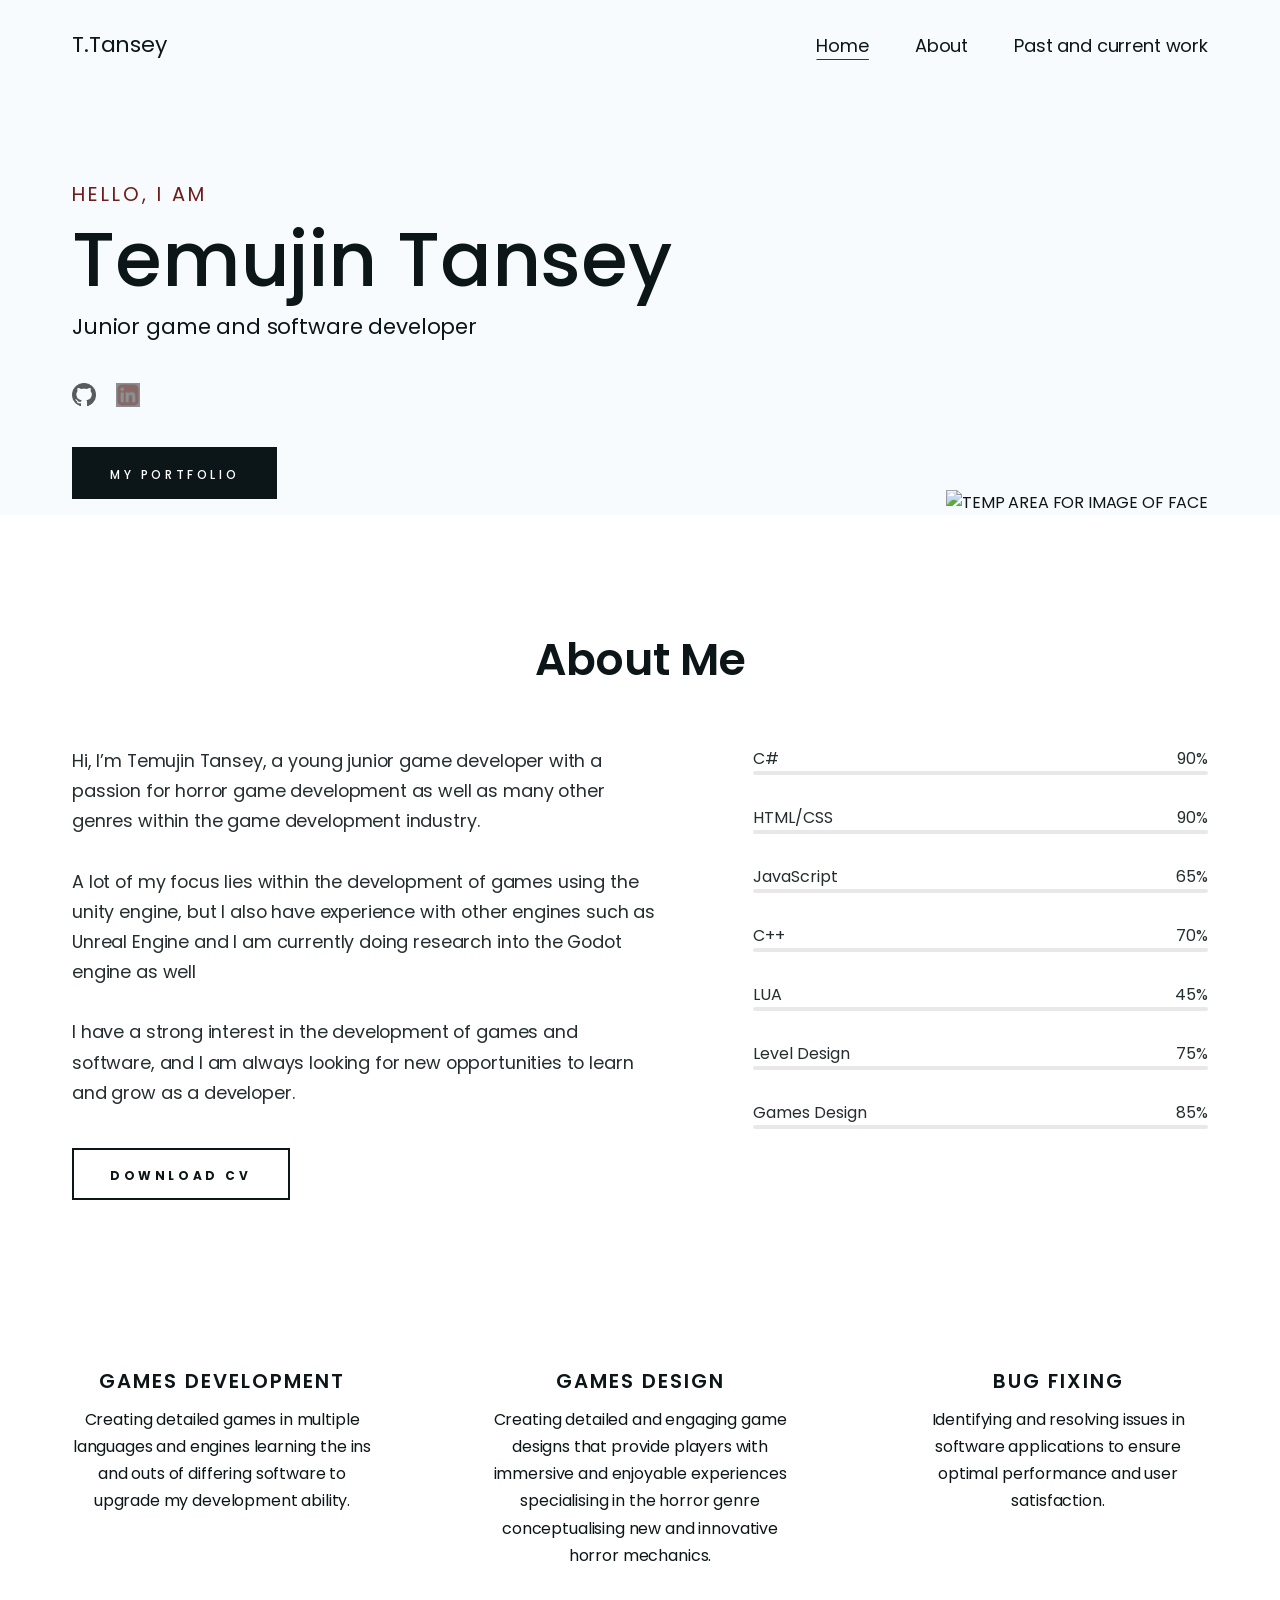
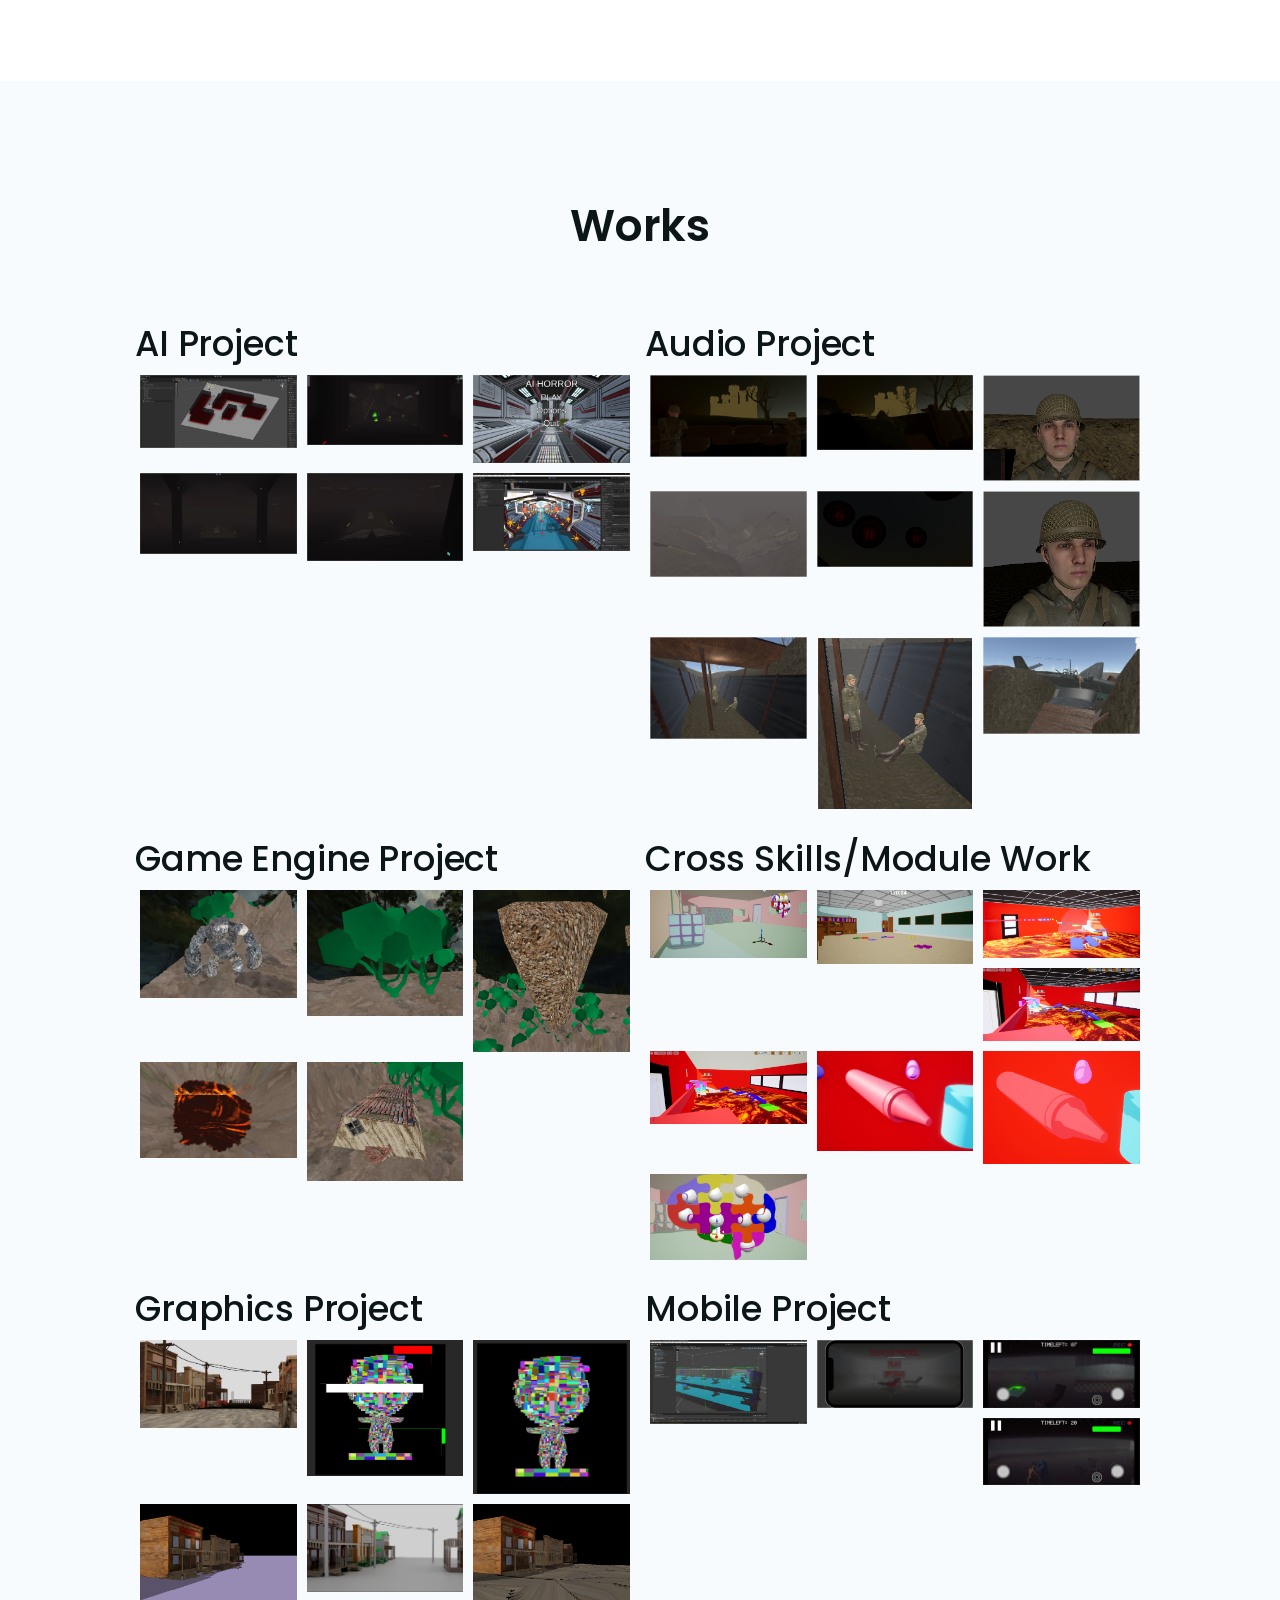
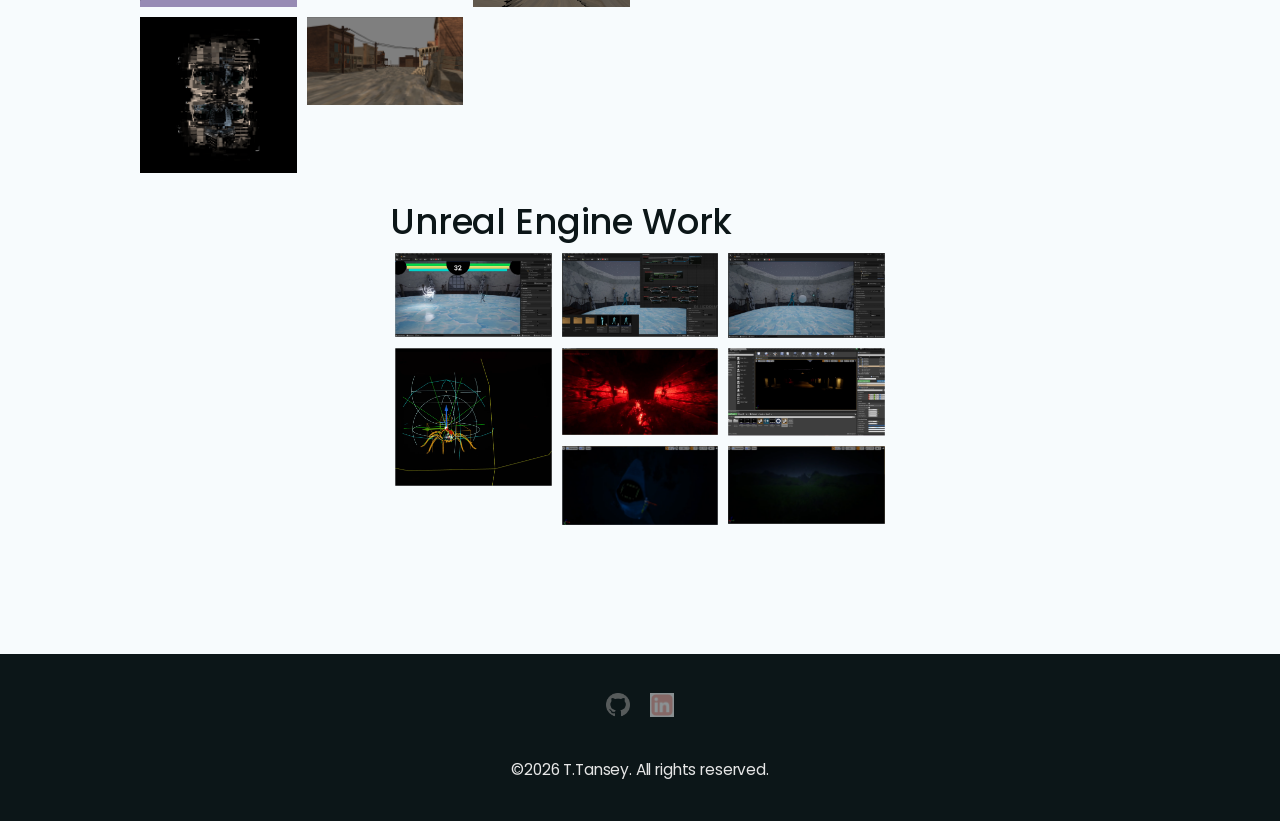
==== AIProject.html @ d030f2e5 "More Changes" ====
<!DOCTYPE html>
<html lang="en">
  <head>
    <meta charset="UTF-8" />
    <meta name="viewport" content="width=device-width, initial-scale=1.0" />
    <title>Temujin Tansey Portfolio</title>
    <link rel="shortcut icon" href="img/favicon.png" type="image/x-icon" />
    <link rel="stylesheet" href="css/main.css" />
    <link rel="stylesheet" href="css/media.css" />
    <link
      rel="stylesheet"
      href="https://cdnjs.cloudflare.com/ajax/libs/aos/2.3.4/aos.css"
      integrity="sha512-1cK78a1o+ht2JcaW6g8OXYwqpev9+6GqOkz9xmBN9iUUhIndKtxwILGWYOSibOKjLsEdjyjZvYDq/cZwNeak0w=="
      crossorigin="anonymous"
      referrerpolicy="no-referrer"
    />
  </head>

  <body>
    <header id="header" class="header">
      <div class="container container-lg">
        <div class="header-nav">
          <a
            href="#home"
            class="logo"
            data-aos="fade-down"
            data-aos-duration="1000"
            >T.Tansey</a
          >
          <nav id="nav" class="nav">
            <ul class="nav-list" data-aos="fade-down" data-aos-duration="1000">
              <li class="nav-item">
                <a href="#home" class="nav-link active">Home</a>
              </li>
              <li class="nav-item">
                <a href="#about" class="nav-link">About</a>
              </li>
              <li class="nav-item">
                <a href="#projects" class="nav-link">Past and current work</a>
              </li>
            </ul>
            <button id="nav-btn" class="nav-btn">
              <img
                id="nav-btn-img"
                src="img/icons/open.svg"
                alt="Navigation button"
              />
            </button>
          </nav>
        </div>
      </div>
    </header>

    <section id="home" class="hero">
      <div class="container container-lg">
        <div
          class="hero-row"
          data-aos="fade-zoom-in"
          data-aos-easing="ease-in-out"
          data-aos-delay="500"
          data-aos-duration="1000"
        >
          <div class="hero-content">
            <span class="hero-greeting"> Hello, I am</span>
            <h1 class="hero-heading">Temujin Tansey</h1>
            <span class="hero-heading-subtitle"
              >Junior game and software developer</span
            >
            <div class="about-social-list">
              <div class="social-links-row">
                <a href="https://github.com/TemTansey"target="_blank">
                  <img
                    src="Img/Social/github.png"
                    alt="Link to GitHub account"
                  />
                </a>

                <a href="https://www.linkedin.com/in/temujin-tansey-0a6a6b21b/"target="_blank">
                  <img
                    src="Img/Social/LinIN.jpg"
                    alt="Link to linkedin profile"
                  />
                </a>
              </div>
            </div>

            <div>
              <a href="#projects" class="btn">My Portfolio</a>
            </div>
          </div>
          <div class="hero-img">
            <img
              src="img/hero/hero.png"
              alt="TEMP AREA FOR IMAGE OF FACE"/>
          </div>
        </div>
      </div>
    </section>

    <section id="about" class="about">
      <div class="container">
        <div class="about-title">
          <h2 class="title">About Me</h2>
        </div>
        <div class="about-row">
          <div
            class="about-content"
            data-aos="fade-up"
            data-aos-duration="1000"
          >
            <p class="about-descr">
              Hi, I’m Temujin Tansey, a young junior game developer with a passion for horror game development 
              as well as many other genres within the game development industry. <br /><br />
              
              A lot of my focus lies within the development of games using the unity engine, but I also have experience with other engines such as Unreal Engine and I 
              am currently doing research into the Godot engine as well<br /><br />
              
              I have a strong interest in the development of games and software, and I am always looking for new opportunities to learn and grow as a developer.
            </p>
            <div class="about-download-btn">
              <a href="#!" class="btn btn-white">Download CV</a>
            </div>
          </div>
          <div
            class="about-skills"
            data-aos="fade-up"
            data-aos-duration="1000"
            data-aos-delay="100"
          >
            
            
            
            <div class="skill">
              <div class="skill-title">C#</div>
              <div class="skill-percent">90%</div>
              <div class="skill-bar__progress">
                <div class="skill-bar__fill" data-progress="90"></div>
              </div>
            </div>
            
            
            <div class="skill">
              <div class="skill-title">HTML/CSS</div>
              <div class="skill-percent">90%</div>
              <div class="skill-bar__progress">
                <div class="skill-bar__fill" data-progress="90"></div>
              </div>
            </div>
            
            
            <div class="skill">
              <div class="skill-title">JavaScript</div>
              <div class="skill-percent">65%</div>
              <div class="skill-bar__progress">
                <div class="skill-bar__fill" data-progress="65"></div>
              </div>
            </div>
            
            
            <div class="skill">
              <div class="skill-title">C++</div>
              <div class="skill-percent">70%</div>
              <div class="skill-bar__progress">
                <div class="skill-bar__fill" data-progress="70"></div>
              </div>
            </div>

            
            <div class="skill">
              <div class="skill-title">LUA</div>
              <div class="skill-percent">45%</div>
              <div class="skill-bar__progress">
                <div class="skill-bar__fill" data-progress="45"></div>
              </div>
            </div>

            
            <div class="skill">
              <div class="skill-title">Level Design</div>
              <div class="skill-percent">75%</div>
              <div class="skill-bar__progress">
                <div class="skill-bar__fill" data-progress="75"></div>
              </div>
            </div>


            <div class="skill">
              <div class="skill-title">Games Design</div>
              <div class="skill-percent">85%</div>
              <div class="skill-bar__progress">
                <div class="skill-bar__fill" data-progress="85"></div>
              </div>
            </div>
            
            
          </div>
        </div>
        <div class="services-row">
          <div
            class="service-card"
            data-aos="fade-up"
            data-aos-duration="1000"
            data-aos-delay="50"
          >
            <img class="service-card-img" src="img/services/01.svg" alt="" />
            <h3 class="service-card-title">Games Development</h3>
            <p>
              Creating detailed games in multiple languages and engines learning the ins and outs of differing software
              to upgrade my development ability.
            </p>
          </div>

          <div
            class="service-card"
            data-aos="fade-up"
            data-aos-duration="1000"
            data-aos-delay="200"
          >
            <img class="service-card-img" src="img/services/02.svg" alt="" />
            <h3 class="service-card-title">Games Design</h3>
            <p>
              Creating detailed and engaging game designs that provide players with 
              immersive and enjoyable experiences specialising in the horror genre conceptualising new and innovative horror mechanics.
            </p>
          </div>

          <div
            class="service-card"
            data-aos="fade-up"
            data-aos-duration="1000"
            data-aos-delay="500"
          >
            <img class="service-card-img" src="img/services/03.svg" alt="" />
            <h3 class="service-card-title">Bug Fixing</h3>
            <p>
              Identifying and resolving issues in software applications to ensure optimal performance and user satisfaction.
            </p>
          </div>
        </div>
      </div>
    </section>

    
    
    <section id="projects" class="projects">
      <div class="container container-lg">
        <div class="projects-title">
          <h2 class="title">Works</h2>
        </div>

        
        
        <div class="projects-row">
          <div
            class="project-box"
            data-aos="fade-zoom-in"
            data-aos-easing="ease-in-out"
            data-aos-duration="750"
          >
            <h4 class="black">AI Project</h4>
            <a href="#!">
              <img class="project-img" src="Img/AiProject/AIProject(1).png" alt="" />
              <img class="project-img" src="Img/AiProject/AIProject(2).png" alt="" />
              <img class="project-img" src="Img/AiProject/AIProject(3).png" alt="" />
              <img class="project-img" src="Img/AiProject/AIProject(4).png" alt="" />
              <img class="project-img" src="Img/AiProject/AIProject(5).png" alt="" />
              <img class="project-img" src="Img/AiProject/AIProject(6).png" alt="" />
              <div class="project-mask">
                <div class="project-caption">
                  <h5 class="white">AI Project</h5>
                  <p class="white">Unity Game Development</p>
                </div>
              </div>
            </a>
          </div>
          
          
          <div
            class="project-box"
            data-aos="fade-zoom-in"
            data-aos-easing="ease-in-out"
            data-aos-delay="300"
            data-aos-duration="1000"
          >
            <h4 class="black">Audio Project</h4>
            <a href="#!">
              <img class="project-img" src="Img/AudioProject/AudioProject(1).png" alt="" />
              <img class="project-img" src="Img/AudioProject/AudioProject(2).png" alt="" />
              <img class="project-img" src="Img/AudioProject/AudioProject(3).png" alt="" />
              <img class="project-img" src="Img/AudioProject/AudioProject(4).png" alt="" />
              <img class="project-img" src="Img/AudioProject/AudioProject(5).png" alt="" />
              <img class="project-img" src="Img/AudioProject/AudioProject(6).png" alt="" />
              <img class="project-img" src="Img/AudioProject/AudioProject(7).png" alt="" />
              <img class="project-img" src="Img/AudioProject/AudioProject(8).png" alt="" />
              <img class="project-img" src="Img/AudioProject/AudioProject(9).png" alt="" />
              <div class="project-mask">
                <div class="project-caption">
                  <h5 class="white">Audio Project</h5>
                  <p class="white">Unity Game Development</p>
                </div>
              </div>
            </a>
          </div>
          
          
          <div
            class="project-box"
            data-aos="fade-zoom-in"
            data-aos-easing="ease-in-out"
            data-aos-delay="600"
            data-aos-duration="1000"
          >
            <h4 class="black">Game Engine Project</h4>
            <a href="#!">
              <img class="project-img" src="Img/CPlusPlus/GameEngineC(1).png" alt="" />
              <img class="project-img" src="Img/CPlusPlus/GameEngineC(2).png" alt="" />
              <img class="project-img" src="Img/CPlusPlus/GameEngineC(3).png" alt="" />
              <img class="project-img" src="Img/CPlusPlus/GameEngineC(4).png" alt="" />
              <img class="project-img" src="Img/CPlusPlus/GameEngineC(5).png" alt="" />
              <div class="project-mask">
                <div class="project-caption">
                  <h5 class="white">Game Engine</h5>
                  <p class="white">C++ Game Engine Development using OpenGL</p>
                </div>
              </div>
            </a>
          </div>
          
          
          <div
            class="project-box"
            data-aos="fade-zoom-in"
            data-aos-easing="ease-in-out"
            data-aos-delay="900"
            data-aos-duration="1000"
          >
            <h4 class="black">Cross Skills/Module Work</h4>
            <a href="#!">
              <img class="project-img" src="Img/CrossModule/CrossModule(1).png" alt="" />
              <img class="project-img" src="Img/CrossModule/CrossModule(2).png" alt="" />
              <img class="project-img" src="Img/CrossModule/CrossModule(3).png" alt="" />
              <img class="project-img" src="Img/CrossModule/CrossModule(4).png" alt="" />
              <img class="project-img" src="Img/CrossModule/CrossModule(5).png" alt="" />
              <img class="project-img" src="Img/CrossModule/CrossModule(6).png" alt="" />
              <img class="project-img" src="Img/CrossModule/CrossModule(7).png" alt="" />
              <img class="project-img" src="Img/CrossModule/CrossModule(8).png" alt="" />
              <div class="project-mask">
                <div class="project-caption">
                  <h5 class="white">Portfolio</h5>
                  <p class="white">Web Development</p>
                </div>
              </div>
            </a>
          </div>
          
          
          <div
            class="project-box"
            data-aos="fade-zoom-in"
            data-aos-easing="ease-in-out"
            data-aos-delay="1200"
            data-aos-duration="1000"
          >
            <h4 class="black">Graphics Project</h4>
            <a href="#!">
              <img class="project-img" src="Img/GraphicsProject/GraphicsProject(1).png" alt="" />
              <img class="project-img" src="Img/GraphicsProject/GraphicsProject(2).png" alt="" />
              <img class="project-img" src="Img/GraphicsProject/GraphicsProject(3).png" alt="" />
              <img class="project-img" src="Img/GraphicsProject/GraphicsProject(4).png" alt="" />
              <img class="project-img" src="Img/GraphicsProject/GraphicsProject(5).png" alt="" />
              <img class="project-img" src="Img/GraphicsProject/GraphicsProject(6).png" alt="" />
              <img class="project-img" src="Img/GraphicsProject/GraphicsProject(7).png" alt="" />
              <img class="project-img" src="Img/GraphicsProject/GraphicsProject(8).png" alt="" />
              <div class="project-mask">
                <div class="project-caption">
                  <h5 class="white">Graphics Project</h5>
                  <p class="white">Development of two different graphics rendering methods</p>
                </div>
              </div>
            </a>
          </div>
          
          
          <div
            class="project-box"
            data-aos="fade-zoom-in"
            data-aos-easing="ease-in-out"
            data-aos-delay="1500"
            data-aos-duration="1000"
          >
            <h4 class="black">Mobile Project</h4>
            <a href="#!">
              <img class="project-img" src="Img/MobileProject/MobileProject(1).png" alt="" />
              <img class="project-img" src="Img/MobileProject/MobileProject(2).png" alt="" />
              <img class="project-img" src="Img/MobileProject/MobileProject(3).png" alt="" />
              <img class="project-img" src="Img/MobileProject/MobileProject(4).png" alt="" />
              <div class="project-mask">
                <div class="project-caption">
                  <h5 class="white">Mobile Project</h5>
                  <p class="white">Development of a Unity project to work on mobile platforms</p>
                </div>
              </div>
            </a>
          </div>



          <div
                  class="project-box"
                  data-aos="fade-zoom-in"
                  data-aos-easing="ease-in-out"
                  data-aos-delay="1500"
                  data-aos-duration="1000"
          >
            <h4 class="black">Unreal Engine Work</h4>
            <a href="#!">
              <img class="project-img" src="Img/UnrealEngine/JointUnreal(1).png" alt="" />
              <img class="project-img" src="Img/UnrealEngine/JointUnreal(2).png" alt="" />
              <img class="project-img" src="Img/UnrealEngine/JointUnreal(3).png" alt="" />

              <img class="project-img" src="Img/UnrealEngine/PersonalUnreal(1).png" alt="" />
              <img class="project-img" src="Img/UnrealEngine/PersonalUnreal(2).png" alt="" />
              <img class="project-img" src="Img/UnrealEngine/PersonalUnreal(3).png" alt="" />
              <img class="project-img" src="Img/UnrealEngine/PersonalUnreal(4).png" alt="" />
              <img class="project-img" src="Img/UnrealEngine/PersonalUnreal(5).png" alt="" />
              <div class="project-mask">
                <div class="project-caption">
                  <h5 class="white">Unreal Personal and Joint Project</h5>
                  <p class="white">Development of two different styles of game with a joint project and person project</p>
                </div>
              </div>
            </a>
          </div>
        </div>
      </div>
    </section>
    
    

    <footer class="footer">
      <div class="container">
        <div class="footer-row">
          <div class="social-links-row footer-social">
            <a href="https://github.com/TemTansey" target="_blank">
              <img
                src="Img/Social/github.png"
                alt="https://github.com/TemTansey"
              />
            </a>

            <a href="https://www.linkedin.com/in/temujin-tansey-9a522b234/"target="_blank">
              <img
                src="Img/Social/LinIN.jpg"
                alt="https://www.linkedin.com/in/temujin-tansey-9a522b234/"
              />
            </a>
          </div>

          <div class="footer-copyright">
            <p>&copy;2026 T.Tansey. All rights reserved.</p>
          </div>
        </div>
      </div>
    </footer>

    <div id="goToTop" class="goToTop">
      <a href="#home">
        <img src="img/icons/arrow_up.svg" alt="Back to top"
      /></a>
    </div>

    <script
      src="https://cdnjs.cloudflare.com/ajax/libs/aos/2.3.4/aos.js"
      integrity="sha512-A7AYk1fGKX6S2SsHywmPkrnzTZHrgiVT7GcQkLGDe2ev0aWb8zejytzS8wjo7PGEXKqJOrjQ4oORtnimIRZBtw=="
      crossorigin="anonymous"
      referrerpolicy="no-referrer"
    ></script>
    <script type="module" src="js/main.js"></script>
  </body>
</html>
---- css/main.css ----
@import "./reset.css";
@import url("https://fonts.googleapis.com/css2?family=Poppins:wght@300;400;500;600;700&display=swap");

:root {
  --primary-bg-color: #f7fbfd;
  --primary-accent: #0c1618;
  --secondary-accent: #6f1d1b;

  --main-text-color: #0c1618;
  --supportive-text-color: #242d2f;
  --gray-text-color: #565a5b;

  --white-color: #fff;
  --gray-color: #e9e8e8;
  --gray-color-2: #c0c0c0;
  --gray-color-3: #e6e6e6;

  --color-preloader-bg: var(--white-color);
  --color-dots: #1a1a1a;
}

/* Common styles */
html {
  scroll-behavior: smooth;
  overflow-x: hidden;
}

body {
  color: var(--main-text-color);
  font-family: "Poppins", sans-serif;
  letter-spacing: -0.15px;
}

.container {
  padding: 0 32px;
  max-width: 1200px;
  /* max-width: clamp(54.5rem, 38.125rem + 81.88vw, 120rem); */
  margin: 0 auto;
}

.container-lg {
  max-width: 1600px;
}

.title {
  font-size: 44px;
  font-weight: 600;
  text-align: center;
  margin-bottom: 54px;
}

h4 {
  font-size: 35px;
  font-weight: 500;
  letter-spacing: -0.15px;
}

.btn {
  display: inline-block;
  height: 52px;
  font-weight: 500;
  font-size: 12px;
  text-transform: uppercase;
  letter-spacing: 0.3em;
  line-height: 52px;
  padding: 0 36px;
  margin: 0 12px 16px 0;
  color: var(--white-color);
  text-decoration: none;
  text-align: center;
  white-space: nowrap;
  cursor: pointer;
  transition: all 0.3s;
  background-color: var(--primary-accent);
  border: 2px solid var(--primary-accent);
  transition: all 0.3s ease-in;
}

.btn:hover,
.btn:focus {
  background-color: var(--secondary-accent);
  border-color: var(--secondary-accent);
  color: var(--white-color);
  outline: 0;
}

.btn:active {
  background-color: #8b4a48;
}

.btn-white {
  background: transparent;
  font-weight: 700;
  border: 2px solid var(--primary-accent);
  color: var(--primary-accent);
  transition: all 0.3s ease-in;
}

.btn-white:hover,
.btn-white:focus {
  background: var(--primary-accent);
  border: 2px solid var(--primary-accent);
  color: var(--white-color);
}

.btn-white:active {
  background-color: #3c4446;
}

.btn-red {
  background: var(--secondary-accent);
  border: 2px solid var(--secondary-accent);
  color: var(--white-color);
  transition: all 0.3s ease-in;
}

.btn-red:hover,
.btn-red:focus {
  background: var(--primary-accent);
  border: 2px solid var(--primary-accent);
}

.btn-red:active {
  background-color: #3c4446;
}

h5 {
  font-size: 25px;
  letter-spacing: 2px;
  line-height: 23px;
  font-weight: 600;
  text-transform: uppercase;
}

.white {
  color: var(--white-color);
}

/* Header */
.header {
  z-index: 100;
  background-color: transparent;
  height: 90px;
  width: 100%;
  position: absolute;
  top: 0;
  left: 0;
  right: 0;
}

.header-nav {
  display: flex;
  justify-content: space-between;
  align-items: center;
  padding: 0 25px;
  height: 90px;
}

.header-sticky {
  position: fixed;
  top: 0;
  left: 0;
  width: 100%;
  z-index: 1999;
  background-color: rgba(255, 255, 255, 0.95);
  padding-top: 0;
  padding-bottom: 0;
  transition: all 0.3s ease-in-out;
}

.logo {
  position: relative;
  line-height: 1;
  font-weight: 400;
  font-size: clamp(1.125rem, 1.011rem + 0.57vw, 1.375rem);
  color: var(--main-text-color);
}

.nav-list {
  display: flex;
  column-gap: 46px;
  font-weight: 400;
  font-size: 18px;
  letter-spacing: -0.15px;
}

.nav-btn {
  display: none;
}

.nav-link {
  color: var(--main-text-color);
}

.nav-link.active {
  text-decoration: underline;
  text-decoration-color: var(--secondary-accent);
  text-decoration-thickness: 1.2px;
  text-underline-offset: 7px;
}

/* Hero section */
.hero {
  position: relative;
  padding-top: 180px;
  background-color: var(--primary-bg-color);
}

.hero-row {
  display: flex;
  flex-wrap: wrap;
}

.hero-content {
  text-align: left;
  align-self: center;
  padding: 20px;
  flex-grow: 1;
}

.hero-greeting {
  font-size: clamp(1rem, 0.929rem + 0.36vw, 1.25rem);
  font-weight: 400;
  text-transform: uppercase;
  letter-spacing: 3px;
  color: var(--secondary-accent);
}

.hero-heading {
  margin: 5px 0;
  font-weight: 500;
  font-size: clamp(3.25rem, 2.75rem + 2.5vw, 5rem);
  line-height: 1.2;
}

.hero-heading-subtitle {
  font-size: clamp(1.125rem, 1.054rem + 0.36vw, 1.375rem);
  font-weight: 400;
}

.hero-img {
  display: flex;
  flex: 1 1 356px;
  justify-content: flex-end;
  margin-top: auto;
}

.hero-img img {
  display: block;
  position: relative;
}

.about-social-list {
  display: flex;
}

.social-links-row {
  display: flex;
  justify-content: center;
  align-items: center;
  column-gap: 20px;
  margin: 40px 0 40px;
  height: 24px;

  img {
    height: 24px;
    width: 24px;
  }
}

.social-links-row a {
  filter: invert(35%) sepia(11%) saturate(160%) hue-rotate(145deg)
    brightness(88%) contrast(80%);
  transition: all 0.3s ease-in-out;
}

.social-links-row a:hover {
  filter: invert(0%) sepia(0%) saturate(7500%) hue-rotate(305deg)
    brightness(97%) contrast(103%);
}

/* About section */
.about {
  padding: 7rem 0;
}

.about-row {
  display: grid;
  grid-template-columns: 1.3fr 1fr;
  justify-content: center;
  gap: 90px;
  margin-bottom: 80px;
  color: var(--supportive-text-color);
}

.about-descr {
  font-size: clamp(1rem, 0.964rem + 0.18vw, 1.125rem);
  line-height: 1.7;
  font-weight: 400;
  margin-bottom: 10px;
}

.skill {
  position: relative;
  display: block;
  width: 100%;
  margin-bottom: 30px;
}

.skill-title,
.skill-percent {
  display: inline-block;
  font-size: 16px;
  font-weight: 400;
  /* text-transform: uppercase; */
  letter-spacing: 0px;
}

.skill-percent {
  float: right;
}
.skill-bar__progress {
  background-color: var(--gray-color);
  border-radius: 5px;
  height: 4px;
  width: 100%;
  overflow: hidden;
  position: relative;
}

.skill-bar__fill {
  background-color: var(--secondary-accent);
  height: 4px;
  width: 0; /* Initial width is 0 */
  transition: width 1.5s ease-in-out; /* Smooth transition for the fill */
}

.about-download-btn {
  margin-top: 40px;
}

.services-row {
  display: flex;
  flex-wrap: wrap;
  gap: 50px;
  justify-content: space-between;
}

.service-card {
  max-width: 300px;
}

.service-card-img {
  display: block;
  height: 50px;
  margin: 0 auto 20px;
  filter: invert(33%) sepia(7%) saturate(243%) hue-rotate(145deg)
    brightness(94%) contrast(81%);
}

.service-card-title {
  text-align: center;
  text-transform: uppercase;
  letter-spacing: 2px;
  margin-bottom: 10px;
  font-weight: 600;
  font-size: clamp(1.125rem, 1.089rem + 0.18vw, 1.25rem);
}

.service-card p {
  font-size: 16px;
  line-height: 1.7;
  text-align: center;
}

/* Works */
.projects {
  padding: 7rem 0;
  background-color: var(--primary-bg-color);
}

.projects-title {
  text-align: center;
}

.projects-row {
  display: flex;
  flex-wrap: wrap;
  justify-content: center;
}

.project-box {
  position: relative;
  overflow: hidden;
  display: block;
  max-width: 510px;
  padding: 5px;
  float: left;
}

.project-box a {
  display: inline-block;
}

.project-box:hover .project-mask {
  opacity: 1;
  visibility: visible;
}

.project-box:hover .project-mask .project-caption {
  bottom: 100px;
  opacity: 1;
}

.project-box:hover .project-img {
  transform: scale(1.1);
  transition: all 2s cubic-bezier(0.23, 1, 0.32, 1) 0s;
  width: 100%;
  float: left;
  padding: 5px;
}

.project-img {
  transform: scale(1);
  width: 100%;
  transition: all 2s cubic-bezier(0.23, 1, 0.32, 1) 0s;
  
  float: left;
  width: 33.33%;
  padding: 5px;
}

.project-mask {
  /*height: 100%;
  position: absolute;
  transition: all 0.5s ease-in-out 0s;
  width: 100%;
  top: 0;
  left: 0;
  float: left;
  visibility: hidden;
  overflow: hidden;*/
}

.project-mask p {
  text-transform: uppercase;
  font-size: 11px;
  letter-spacing: 1.5px;
  font-weight: 400;
  margin-top: 0;
  text-align: left;
}

.project-mask .project-caption {
  position: absolute;
  bottom: -60px;
  left: 0;
  padding-left: 30px;
  padding-right: 30px;
  text-align: left;
  transition: all 0.5s ease-in-out 0s;
  opacity: 0;
}

.project-mask p {
  text-transform: uppercase;
  font-size: 11px;
  letter-spacing: 1.5px;
  font-weight: 400;
  margin-top: 0;
  text-align: left;
}

/* Contact */
.contact {
  padding: 7rem 0;
  text-align: center;
}

.contact-content {
  font-size: clamp(1rem, 0.964rem + 0.18vw, 1.125rem);
  color: var(--supportive-text-color);
  margin: 0 auto 20px;
}

.contact form {
  max-width: 500px;
  margin: 20px auto;
  text-align: center;
}

.contact form .input-box {
  display: flex;
  justify-content: space-between;
  flex-wrap: wrap;
}

.contact form .input-box input,
.contact form textarea {
  width: 100%;
  padding: 15px;
  font-size: 15px;
  color: var(--gray-text-color);
  border: 1px solid var(--gray-color-2);
  margin: 7px 0;
}

.contact form .input-box input {
  width: 100%;
}

.contact form textarea {
  resize: none;
}

.contact-button {
  margin-top: 20px;
}

/* Footer */
.footer {
  background-color: var(--primary-accent);
  color: var(--gray-color-3);
}

.footer-row {
  display: flex;
  flex-direction: column;
  column-gap: 20px;
  align-items: center;
  padding: 40px 0;
}

.footer-social {
  margin-top: 0;
}

.footer-social a:hover {
  filter: invert(100%) sepia(100%) saturate(0%) hue-rotate(288deg)
    brightness(102%) contrast(102%);
}

.footer-copyright {
  font-size: clamp(0.75rem, 0.679rem + 0.36vw, 1rem);
}

.response {
  position: fixed;
  display: inline-block;
  background-color: var(--primary-accent);
  color: var(--white-color);
  border: 1px solid var(--white-color);
  min-width: 280px;
  padding: 20px 40px;
  bottom: -100px;
  left: 50%;
  opacity: 0;
  visibility: hidden;
  transform: translateX(-50%);
  transition: all 0.3s ease-in-out;
  z-index: 5;
}

.response.open {
  bottom: 20px;
  opacity: 1;
  visibility: visible;
}

/* "go to top" button */
.goToTop {
  z-index: 599;
  position: fixed;
  width: 40px;
  height: 40px;
  background-color: var(--gray-color);
  top: auto;
  left: auto;
  right: 30px;
  bottom: 30px;
  cursor: pointer;
  opacity: 0;
  visibility: hidden;
  border-radius: 2px;
  transition: opacity 350ms, visibility 350ms;
}

.goToTop a {
  display: flex;
  align-items: center;
  justify-content: center;
  width: 100%;
  height: 100%;
  filter: invert(4%) sepia(23%) saturate(2306%) hue-rotate(148deg)
    brightness(91%) contrast(90%);
}

.goToTop img {
  height: 16px;
  width: 16px;
}

.goToTop:hover {
  filter: invert(100%) sepia(100%) saturate(0%) hue-rotate(288deg)
    brightness(102%) contrast(102%);
}

.goToTop.reveal {
  display: block;
  cursor: pointer;
  opacity: 1;
  visibility: visible;
  transition: all 0.3s;
}

/* Preloader with jumping dots */
#preloader {
  position: fixed;
  display: flex;
  flex-flow: row wrap;
  justify-content: center;
  align-items: center;
  background: var(--color-preloader-bg);
  z-index: 3000;
  height: 100vh;
  width: 100vw;
  opacity: 1;
  overflow: hidden;
  transition: opacity 0.5s ease-out;
}

.jumping-dots {
  position: relative;
  width: 6px;
  height: 6px;
  padding: 0;
  display: inline-block;
}

.jumping-dots > div {
  position: absolute;
  content: "";
  top: 0;
  left: 0;
  width: 6px;
  height: 6px;
  background: var(--color-dots);
  border-radius: 50%;
}

.jumping-dots > div:nth-of-type(1) {
  left: 20px;
}

.jumping-dots > div:nth-of-type(3) {
  left: -20px;
}

.jumping-dots > div {
  animation: jumping-dots 1.2s infinite ease;
  animation-delay: 0.2s;
}

.jumping-dots > div:nth-of-type(1) {
  animation-delay: 0.4s;
}

.jumping-dots > div:nth-of-type(3) {
  animation-delay: 0s;
}

@keyframes jumping-dots {
  0% {
    top: 0;
  }

  40% {
    top: -6px;
  }

  80% {
    top: 0;
  }
}
---- css/media.css ----
@media (max-width: 1320px) {
  .container-lg {
    max-width: 1200px;
  }

  .hero-content {
    padding: 0;
  }

  .header-nav {
    padding: 0;
  }
}

@media (max-width: 1200px) {
  .title {
    font-size: 40px;
  }

  .about-content {
    padding-right: 0;
  }

  .services-row {
    justify-content: center;
  }

  .project-box {
    max-width: 454px;
  }

  .about,
  .projects,
  .contact {
    padding: 80px 0;
  }
}

@media (max-width: 977px) {
  .title {
    font-size: 36px;
  }

  .hero-row {
    flex-direction: column;
    row-gap: 40px;
  }
  .hero-content {
    text-align: center;
  }

  .hero-img {
    justify-content: center;
  }

  .about-social-list {
    display: block;
  }

  .about-row {
    grid-template-columns: 1fr;
  }

  .about-row {
    row-gap: 50px;
    margin-bottom: 50px;
  }

  .nav-list {
    display: none;
  }

  .nav-btn {
    display: block;
  }

  .nav.open .nav-list {
    position: fixed;
    inset: 0;
    background-color: #fff;
    z-index: 1;
    padding: 46px 30px;
    display: flex;
    justify-content: center;
    flex-direction: column;
    text-align: center;
    row-gap: 24px;
    font-size: 48px;
    font-weight: 500;
  }

  .nav-link {
    color: #565a5b;
  }

  .nav-link.active {
    color: #0c1618;
  }

  .nav-btn {
    position: absolute;
    z-index: 9;
    top: 36px;
    right: 30px;
  }

  .nav.open .nav-btn {
    position: fixed;
  }

  .header-nav {
    margin-bottom: 0;
  }

  .hero {
    padding-top: 160px;
  }

  .social-links-row {
    column-gap: 17px;
    margin: 30px 0 30px;
  }

  .btn {
    font-size: 11px;
    padding: 0 20px;
  }
  .skill {
    max-width: 460px;
    margin-inline: auto;
  }
  .services-row {
    grid-template-columns: repeat(auto-fill, minmax(260px, 1fr));
    row-gap: 50px;
  }

  .service-card-img {
    height: 40px;
  }

  .project-box {
    max-width: 327px;
  }

  .about,
  .projects,
  .contact {
    padding: 5rem 0;
  }

  .title {
    margin-bottom: 30px;
  }
}

@media (max-width: 720px) {
  .project-box {
    max-width: 100%;
  }
}

@media (max-width: 406px) {
  .hero-img {
    flex: 1 1 100%;
  }
}
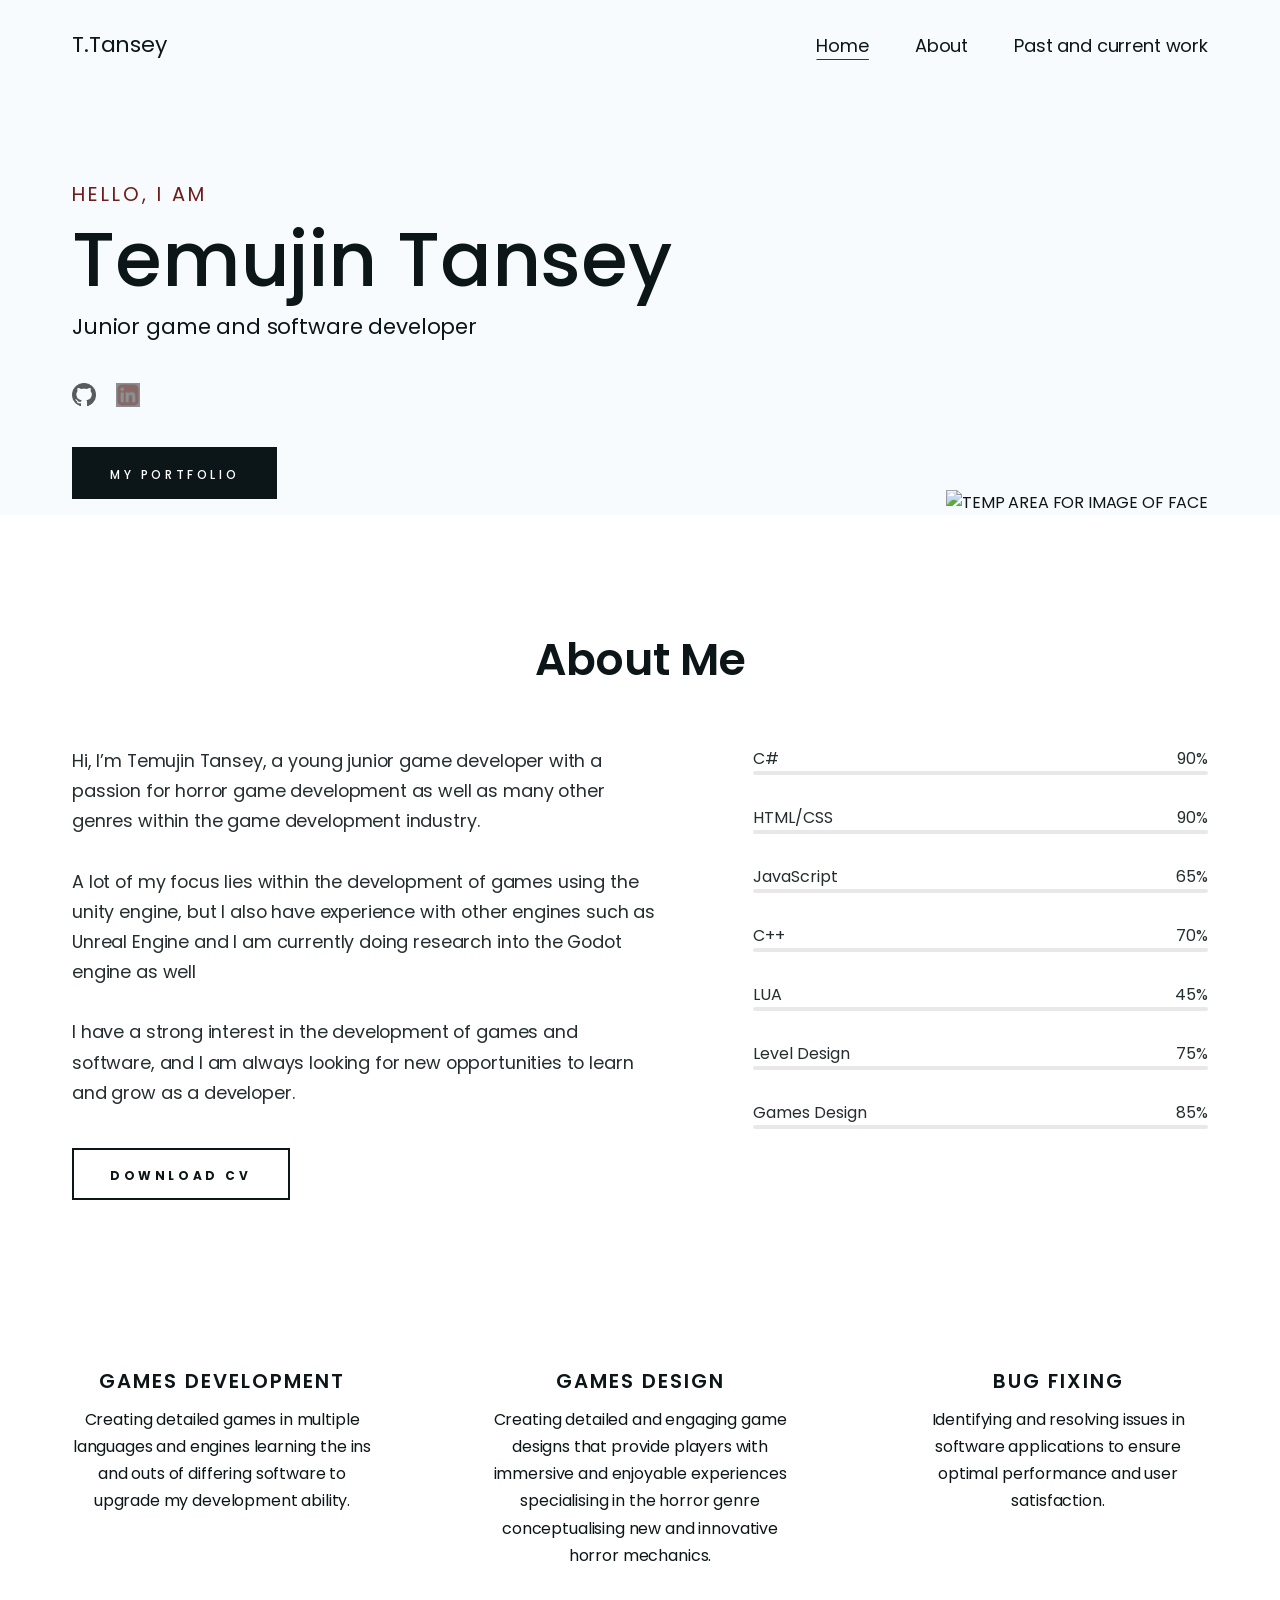
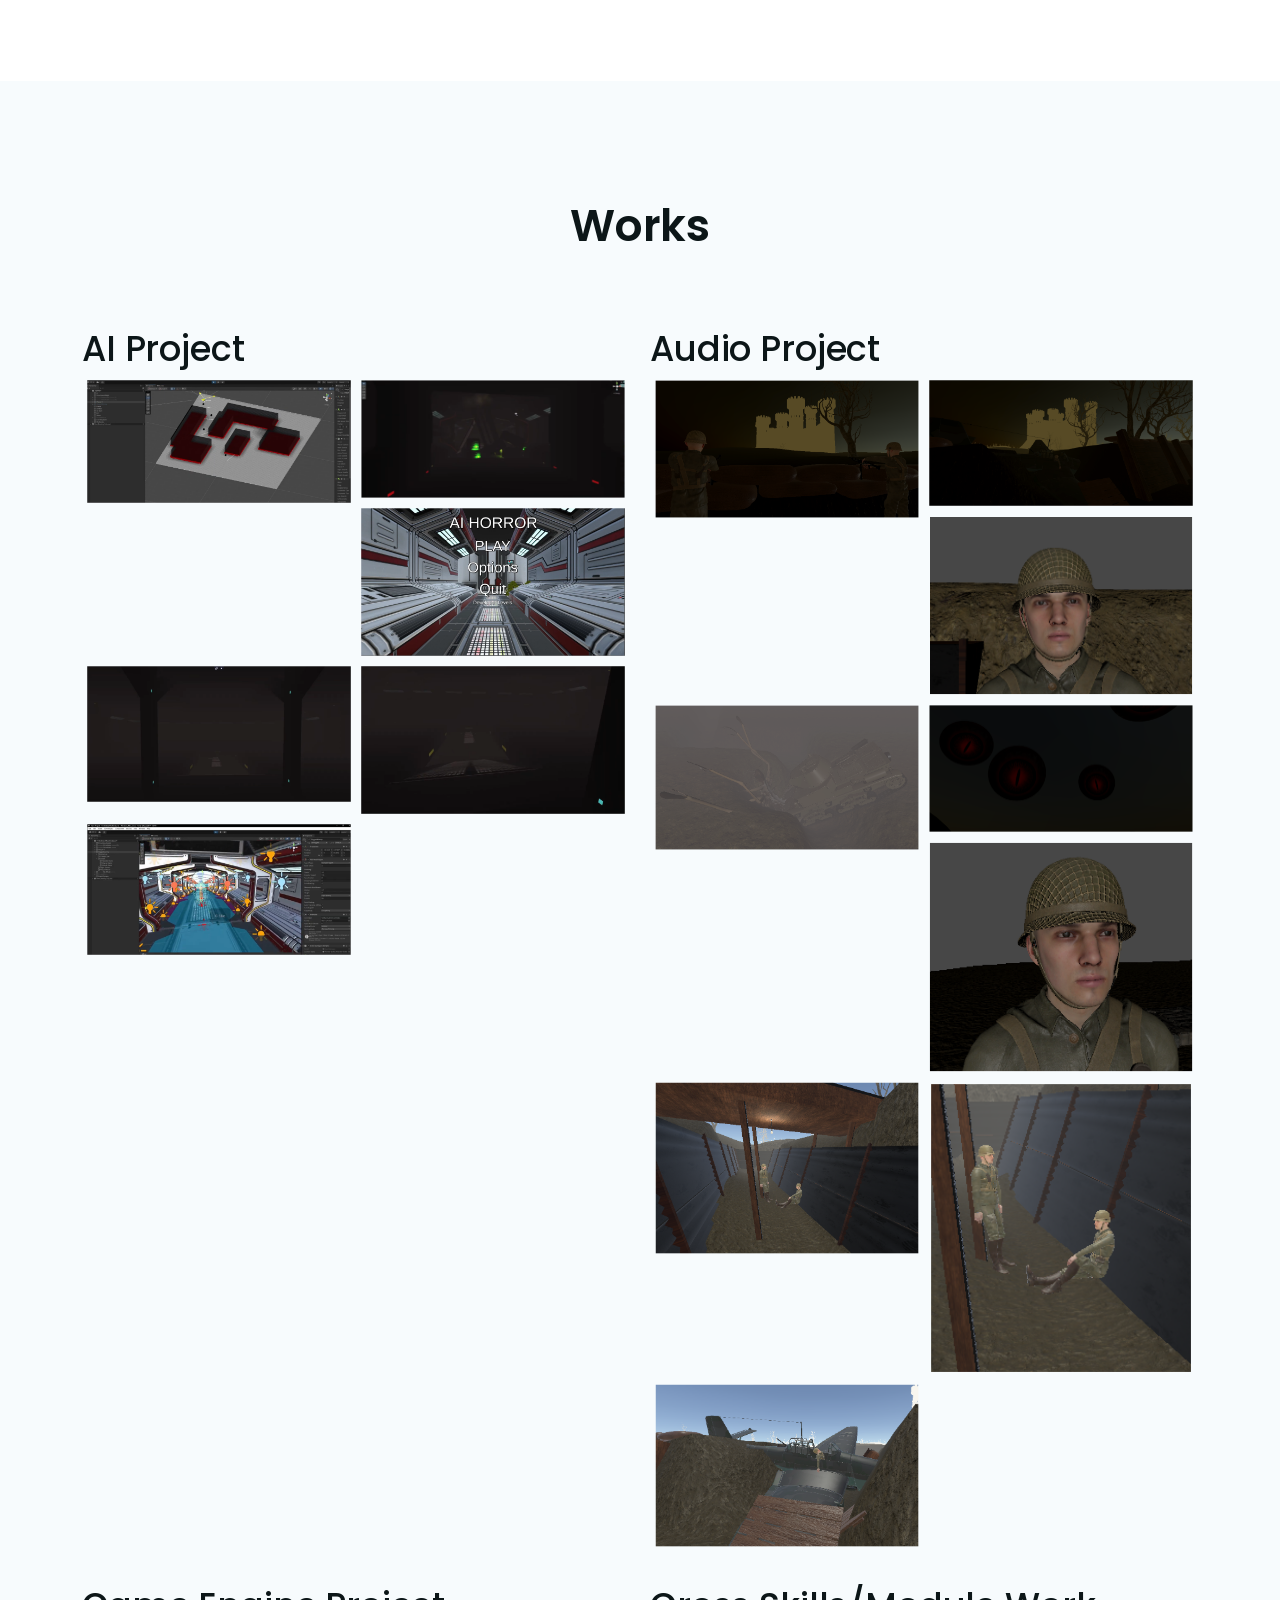
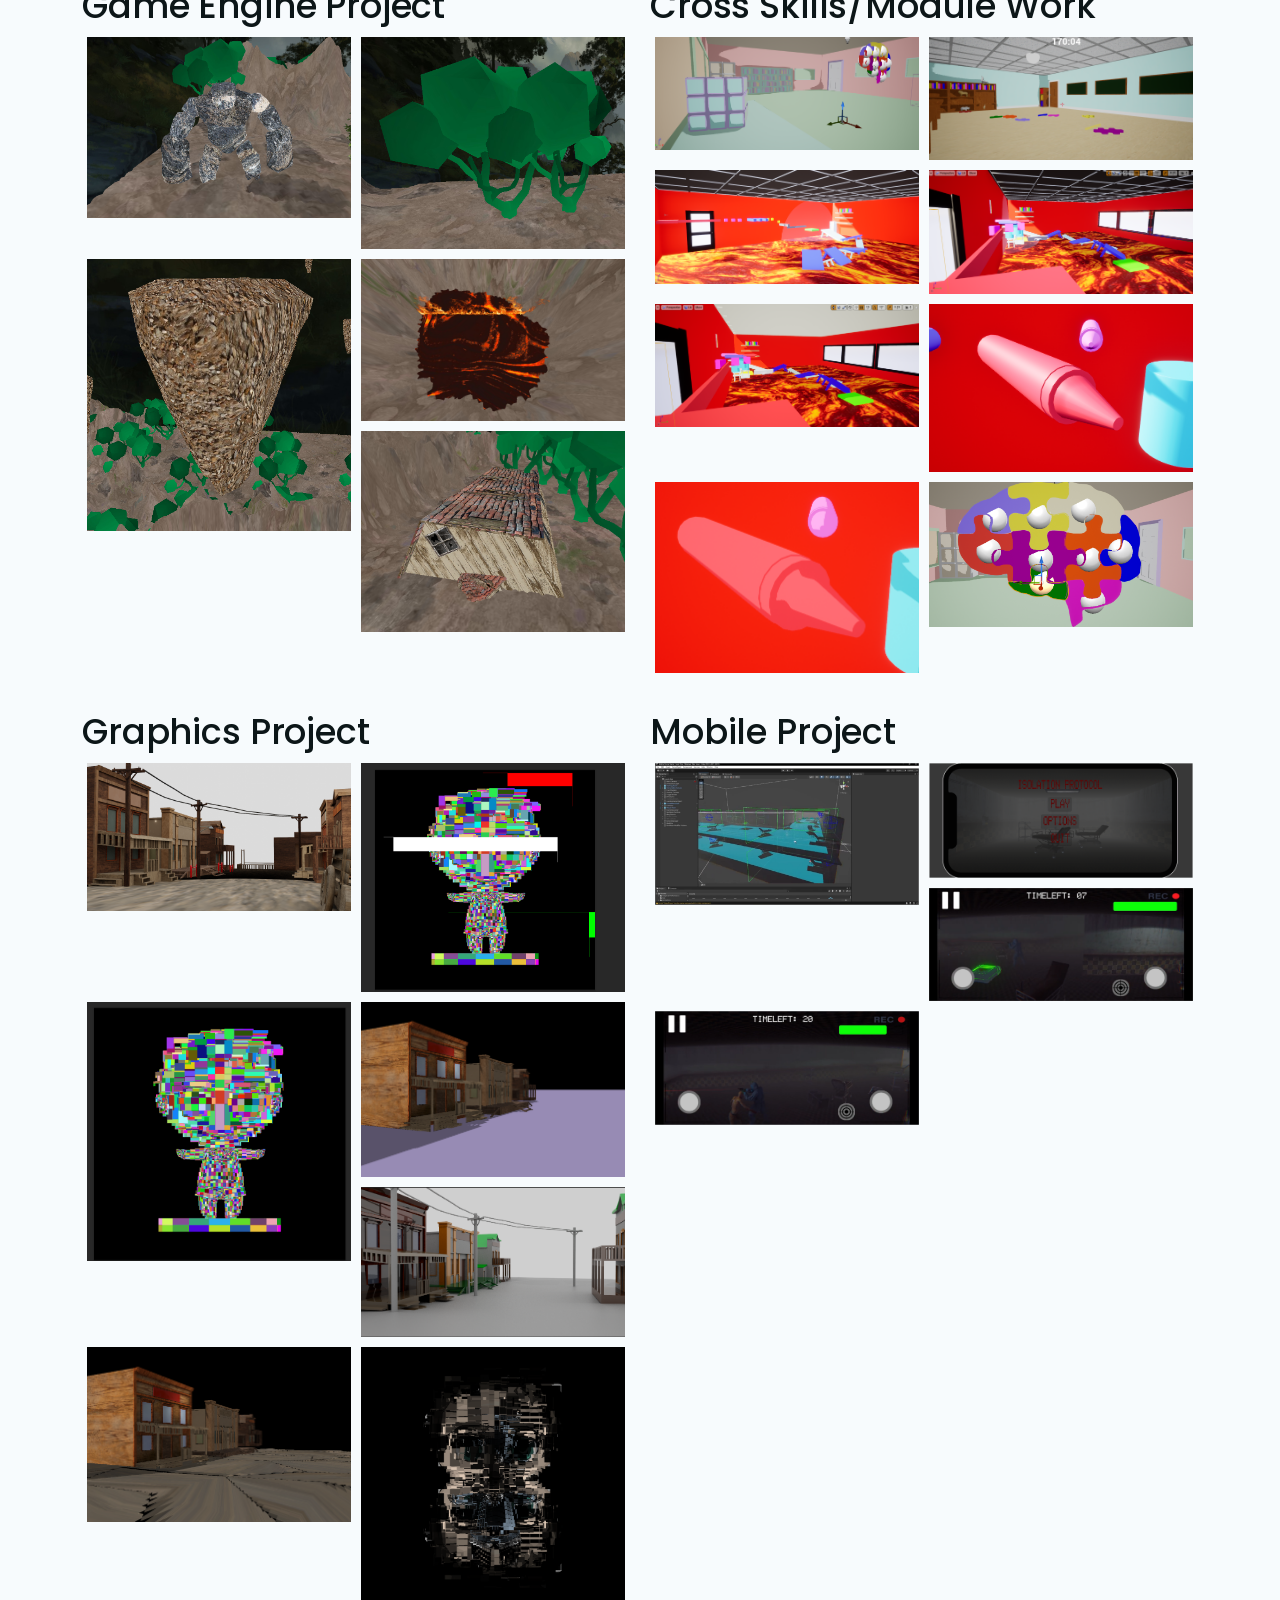
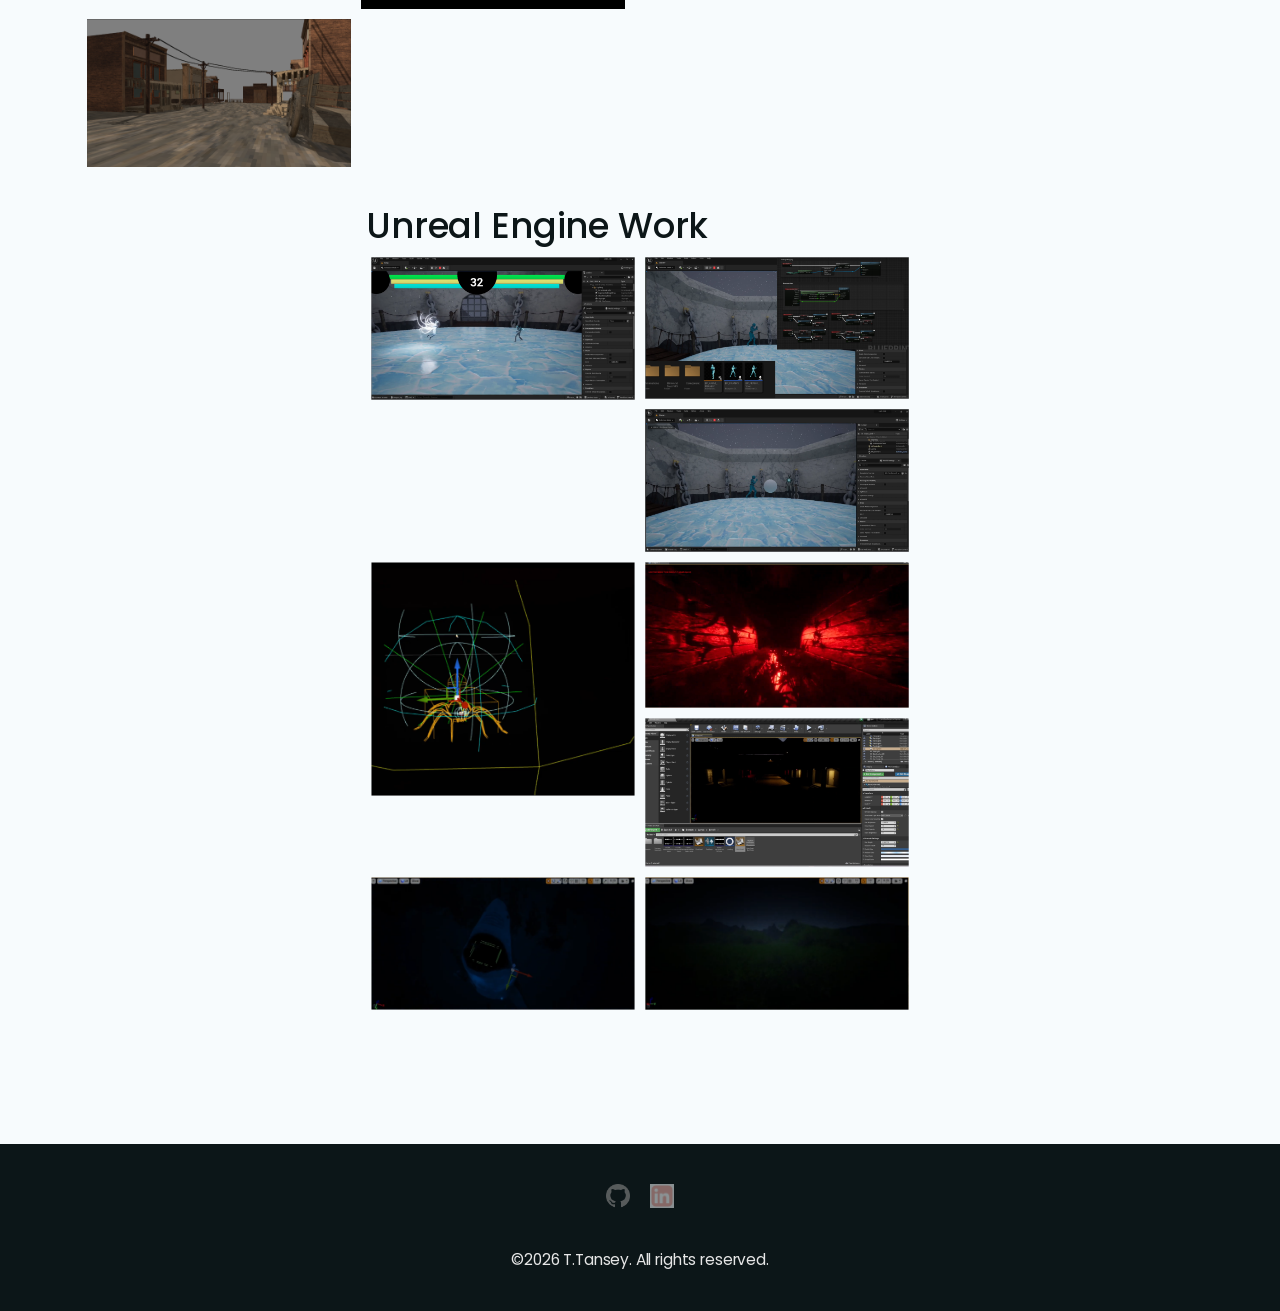
==== commit b9b2ebc4: "Hopeful" ====
--- a/AIProject.html
+++ b/AIProject.html
@@ -3,7 +3,7 @@
   <head>
     <meta charset="UTF-8" />
     <meta name="viewport" content="width=device-width, initial-scale=1.0" />
-    <title>Temujin Tansey Portfolio</title>
+    <title>AI Development Project</title>
     <link rel="shortcut icon" href="img/favicon.png" type="image/x-icon" />
     <link rel="stylesheet" href="css/main.css" />
     <link rel="stylesheet" href="css/media.css" />
--- a/css/main.css
+++ b/css/main.css
@@ -393,8 +393,9 @@
   position: relative;
   overflow: hidden;
   display: block;
-  max-width: 510px;
-  padding: 5px;
+  /*max-width: 510px; */
+  padding: 10px;
+  width: 50%;
   float: left;
 }
 
@@ -413,7 +414,7 @@
 }
 
 .project-box:hover .project-img {
-  transform: scale(1.1);
+  transform: scale(1);
   transition: all 2s cubic-bezier(0.23, 1, 0.32, 1) 0s;
   width: 100%;
   float: left;
@@ -422,11 +423,9 @@
 
 .project-img {
   transform: scale(1);
-  width: 100%;
   transition: all 2s cubic-bezier(0.23, 1, 0.32, 1) 0s;
-  
   float: left;
-  width: 33.33%;
+  width: 50%;
   padding: 5px;
 }
 
